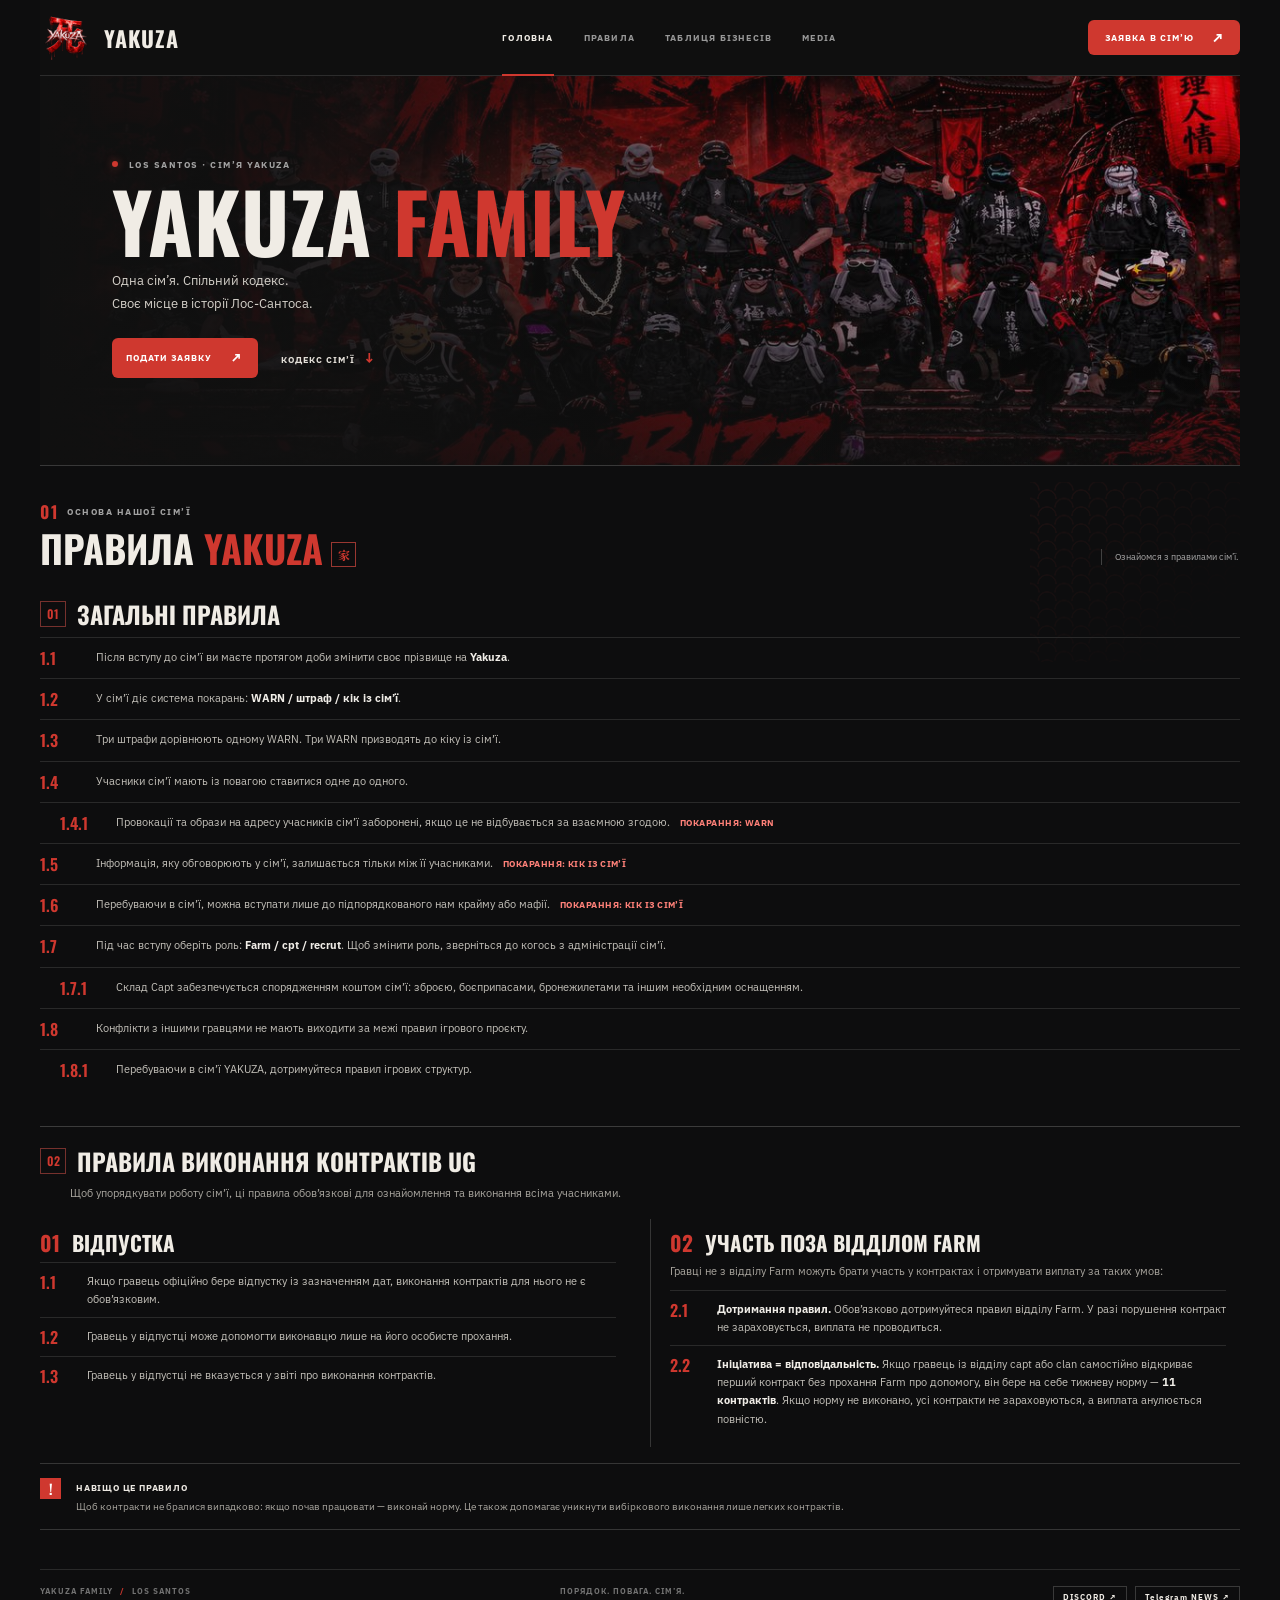
==== index.html @ 8ba22395 "Add files via upload" ====
<!doctype html>
<html lang="uk">
<head>
  <meta charset="UTF-8" />
  <meta name="viewport" content="width=device-width, initial-scale=1.0" />
  <meta name="theme-color" content="#111111" />
  <title>YAKUZA | Сім’я Los Santos</title>
  <link rel="preconnect" href="https://fonts.googleapis.com" />
  <link rel="preconnect" href="https://fonts.gstatic.com" crossorigin />
  <link href="https://fonts.googleapis.com/css2?family=IBM+Plex+Sans:wght@400;500;600;700&family=Noto+Serif+JP:wght@500;600;700&family=Oswald:wght@400;500;600;700&display=swap" rel="stylesheet" />
  <link rel="stylesheet" href="styles.css" />
</head>
<body>
  <div class="app-shell">
    <header class="topbar">
      <a class="brand" href="index.html#home" aria-label="Yakuza, головна"><img class="brand-logo" src="EE2156BC-09BC-4624-B251-CAFA8B431EBB.png" alt="Логотип Yakuza" /><span class="brand-copy"><strong>YAKUZA</strong></span></a>
      <nav class="top-nav" aria-label="Основна навігація"><a class="nav-link active" href="index.html#home">ГОЛОВНА</a><a class="nav-link" href="index.html#rules">ПРАВИЛА</a><a class="nav-link" href="таблиця%20бізнесів/index.html">ТАБЛИЦЯ БІЗНЕСІВ</a><a class="nav-link" href="media.html">MEDIA</a></nav>
      <a class="join-link" href="https://forms.gle/Cyki1FRzqXJRdKfe8" target="_blank" rel="noopener noreferrer"><span>ЗАЯВКА В СІМ’Ю</span><span class="join-arrow" aria-hidden="true">↗</span></a>
    </header>
    <main>
      <section class="hero-banner" id="home" aria-labelledby="hero-title">
        <div class="hero-content"><p class="eyebrow"><span class="live-dot"></span> LOS SANTOS · СІМ’Я YAKUZA</p><h1 id="hero-title">YAKUZA <span>FAMILY</span></h1><p class="hero-copy">Одна сім’я. Спільний кодекс.<br />Своє місце в історії Лос-Сантоса.</p><div class="hero-actions"><a class="hero-apply" href="https://forms.gle/Cyki1FRzqXJRdKfe8" target="_blank" rel="noopener noreferrer">ПОДАТИ ЗАЯВКУ <span>↗</span></a><a class="hero-rules-link" href="#rules">КОДЕКС СІМ’Ї <span>↓</span></a></div></div>
      </section>
      <section class="rules-section" id="rules" aria-labelledby="rules-title">
        <div class="rules-heading"><div><p class="eyebrow"><span class="heading-index">01</span> ОСНОВА НАШОЇ СІМ’Ї</p><h2 id="rules-title">ПРАВИЛА <span>YAKUZA</span><span class="rules-seal" lang="ja" aria-label="Сімейний знак">家</span></h2></div><p class="rules-note">Ознайомся з правилами сім’ї.</p></div>
        <section class="rules-block" aria-labelledby="general-rules-title">
          <header class="rules-block-heading"><span class="rules-index">01</span><h3 id="general-rules-title">ЗАГАЛЬНІ ПРАВИЛА</h3></header>
          <ol class="rule-list">
            <li class="rule-row"><span class="rule-id">1.1</span><p>Після вступу до сім’ї ви маєте протягом доби змінити своє прізвище на <strong>Yakuza</strong>.</p></li>
            <li class="rule-row"><span class="rule-id">1.2</span><p>У сім’ї діє система покарань: <strong>WARN / штраф / кік із сім’ї</strong>.</p></li>
            <li class="rule-row"><span class="rule-id">1.3</span><p>Три штрафи дорівнюють одному WARN. Три WARN призводять до кіку із сім’ї.</p></li>
            <li class="rule-row"><span class="rule-id">1.4</span><p>Учасники сім’ї мають із повагою ставитися одне до одного.</p></li>
            <li class="rule-row rule-nested"><span class="rule-id">1.4.1</span><p>Провокації та образи на адресу учасників сім’ї заборонені, якщо це не відбувається за взаємною згодою. <strong class="penalty">Покарання: WARN</strong></p></li>
            <li class="rule-row"><span class="rule-id">1.5</span><p>Інформація, яку обговорюють у сім’ї, залишається тільки між її учасниками. <strong class="penalty">Покарання: кік із сім’ї</strong></p></li>
            <li class="rule-row"><span class="rule-id">1.6</span><p>Перебуваючи в сім’ї, можна вступати лише до підпорядкованого нам крайму або мафії. <strong class="penalty">Покарання: кік із сім’ї</strong></p></li>
            <li class="rule-row"><span class="rule-id">1.7</span><p>Під час вступу оберіть роль: <strong>Farm / cpt / recrut</strong>. Щоб змінити роль, зверніться до когось з адміністрації сім’ї.</p></li>
            <li class="rule-row rule-nested"><span class="rule-id">1.7.1</span><p>Склад Capt забезпечується спорядженням коштом сім’ї: зброєю, боєприпасами, бронежилетами та іншим необхідним оснащенням.</p></li>
            <li class="rule-row"><span class="rule-id">1.8</span><p>Конфлікти з іншими гравцями не мають виходити за межі правил ігрового проєкту.</p></li>
            <li class="rule-row rule-nested"><span class="rule-id">1.8.1</span><p>Перебуваючи в сім’ї YAKUZA, дотримуйтеся правил ігрових структур.</p></li>
          </ol>
        </section>
        <section class="contract-section" aria-labelledby="contract-title">
          <header class="rules-block-heading"><span class="rules-index">02</span><h3 id="contract-title">ПРАВИЛА ВИКОНАННЯ КОНТРАКТІВ UG</h3></header>
          <p class="contract-intro">Щоб упорядкувати роботу сім’ї, ці правила обов’язкові для ознайомлення та виконання всіма учасниками.</p>
          <div class="contract-grid">
            <article class="contract-block"><h4><span>01</span> ВІДПУСТКА</h4><ol class="rule-list">
              <li class="rule-row"><span class="rule-id">1.1</span><p>Якщо гравець офіційно бере відпустку із зазначенням дат, виконання контрактів для нього не є обов’язковим.</p></li>
              <li class="rule-row"><span class="rule-id">1.2</span><p>Гравець у відпустці може допомогти виконавцю лише на його особисте прохання.</p></li>
              <li class="rule-row"><span class="rule-id">1.3</span><p>Гравець у відпустці не вказується у звіті про виконання контрактів.</p></li>
            </ol></article>
            <article class="contract-block"><h4><span>02</span> УЧАСТЬ ПОЗА ВІДДІЛОМ FARM</h4><p>Гравці не з відділу Farm можуть брати участь у контрактах і отримувати виплату за таких умов:</p><ol class="rule-list">
              <li class="rule-row"><span class="rule-id">2.1</span><p><strong>Дотримання правил.</strong> Обов’язково дотримуйтеся правил відділу Farm. У разі порушення контракт не зараховується, виплата не проводиться.</p></li>
              <li class="rule-row"><span class="rule-id">2.2</span><p><strong>Ініціатива = відповідальність.</strong> Якщо гравець із відділу capt або clan самостійно відкриває перший контракт без прохання Farm про допомогу, він бере на себе тижневу норму — <strong>11 контрактів</strong>. Якщо норму не виконано, усі контракти не зараховуються, а виплата анулюється повністю.</p></li>
            </ol></article>
          </div>
          <aside class="contract-note"><span class="note-mark">!</span><div><strong>НАВІЩО ЦЕ ПРАВИЛО</strong><p>Щоб контракти не бралися випадково: якщо почав працювати — виконай норму. Це також допомагає уникнути вибіркового виконання лише легких контрактів.</p></div></aside>
        </section>
      </section>
      <footer class="site-footer"><span>YAKUZA FAMILY <span class="footer-slash">/</span> LOS SANTOS</span><span>ПОРЯДОК. ПОВАГА. СІМ’Я.</span><span class="footer-socials"><a class="footer-discord" href="https://discord.gg/XWFjpaVDbg" target="_blank" rel="noopener noreferrer">DISCORD ↗</a><a class="footer-discord" href="https://t.me/+ybh6H1kkbE5hN2Qy" target="_blank" rel="noopener noreferrer">Telegram NEWS ↗</a></span></footer>
    </main>
  </div>
  <dialog class="business-dialog" id="business-dialog"><form id="business-form">
    <div class="dialog-top"><span class="eyebrow">РЕЄСТР / НОВИЙ ЗАПИС</span><button class="close-button" type="button" id="close-dialog" aria-label="Закрити">×</button></div>
    <h2 id="dialog-title">НОВИЙ БІЗНЕС</h2><label class="field-label" for="business-name">НАЗВА</label><input class="text-field" id="business-name" name="name" maxlength="48" placeholder="Наприклад, автосервіс" required />
    <label class="field-label">ВЛАСНИК</label><div class="owner-options"><label class="owner-option"><input type="radio" name="owner" value="yakuza" checked /><span class="owner-swatch owned"></span><span>YAKUZA</span></label><label class="owner-option"><input type="radio" name="owner" value="other" /><span class="owner-swatch other"></span><span>ІНШІ</span></label></div>
    <div class="dialog-actions"><button class="delete-button" id="delete-button" type="button" hidden>ВИДАЛИТИ</button><button class="save-button" type="submit">ЗБЕРЕГТИ <span>↗</span></button></div>
  </form></dialog>
  <div class="toast" id="toast" role="status" aria-live="polite"></div>
  <script src="nav.js"></script>
</body>
</html>
---- styles.css ----
:root {
  color-scheme: dark;
  --ink: #0d0d0e;
  --surface: #151515;
  --surface-raised: #1d1c1c;
  --line: #302d2c;
  --muted: #858585;
  --paper: #f0ece5;
  --red: #cf382f;
  --green: #9cdf79;
  --font-display: "Oswald", "Arial Narrow", sans-serif;
  --font-body: "IBM Plex Sans", "Segoe UI", sans-serif;
}
* { box-sizing: border-box; }
html { scroll-behavior: smooth; }
body { margin: 0; background: var(--ink); color: var(--paper); font-family: var(--font-body); font-size: 13px; }
button, input { font: inherit; }
button, a, label { -webkit-tap-highlight-color: transparent; }
button { color: inherit; }
a { color: inherit; text-decoration: none; }
@keyframes rise-in { from { opacity: 0; transform: translateY(14px); } to { opacity: 1; transform: translateY(0); } }
@keyframes seal-stamp { 0% { opacity: 0; transform: scale(.72) rotate(-8deg); } 72% { opacity: 1; transform: scale(1.08) rotate(2deg); } 100% { opacity: 1; transform: scale(1) rotate(0); } }
@keyframes rule-reveal { from { opacity: 0; transform: translateY(7px); } to { opacity: 1; transform: translateY(0); } }
.app-shell { width: min(1440px, 100% - 80px); margin: 0 auto; }
.topbar { position: sticky; z-index: 8; top: 0; height: 76px; border-bottom: 1px solid #2c2c2c; background: #101010f5; display: flex; align-items: center; justify-content: space-between; backdrop-filter: blur(14px); }
.brand { display: flex; align-items: center; gap: 12px; min-width: 210px; }
.brand-logo { display: block; width: 52px; height: 52px; flex: 0 0 auto; object-fit: contain; }
.brand-copy { display: flex; flex-direction: column; gap: 2px; }
.brand-copy strong { font-family: var(--font-display); font-size: 22px; line-height: 1; letter-spacing: 1px; }
.brand-copy small { color: var(--muted); font-size: 8px; font-weight: 700; letter-spacing: 1.5px; }
.top-nav { height: 100%; display: flex; align-items: center; gap: 30px; }
.nav-link { height: 100%; display: grid; place-items: center; position: relative; color: #989898; font-size: 9px; font-weight: 800; letter-spacing: 1.2px; transition: color .2s; }
.nav-link::after { content: ""; position: absolute; right: 0; bottom: -1px; left: 0; height: 2px; background: var(--red); transform: scaleX(0); transform-origin: left; transition: transform .22s ease; }
.nav-link:hover { color: var(--paper); }
.nav-link:hover::after { transform: scaleX(1); }
.nav-link.active { color: var(--paper); }
.nav-link.active::after { transform: scaleX(1); }
.join-link { display: flex; align-items: center; gap: 17px; padding: 12px 14px 12px 17px; border-radius: 6px; background: var(--red); color: #fff; font-size: 9px; font-weight: 800; letter-spacing: 1.05px; transition: background .2s, transform .2s; }
.join-link:hover { background: #ff6259; transform: translateY(-1px); }
.join-arrow { font-size: 15px; line-height: 9px; }
.hero-banner { position: relative; display: flex; align-items: center; min-height: 390px; overflow: hidden; border-bottom: 1px solid #383838; background-color: #1a1a1a; background-image: linear-gradient(90deg, #101010 0%, #101010e8 24%, #10101088 58%, #10101020 100%), linear-gradient(0deg, #101010b5 0%, transparent 47%), url("IMG_4726.jpg"); background-position: center, center, center 62%; background-size: cover; scroll-margin-top: 76px; }
.hero-content { position: relative; z-index: 1; max-width: 610px; padding: 50px 0 54px 6%; animation: rise-in .72s cubic-bezier(.2,.7,.2,1) .08s both; }
.hero-banner h1 { margin: 15px 0 13px; font-size: 82px; line-height: .86; }
.hero-banner h1 span { color: var(--red); }
.hero-copy { margin: 0; color: #d4d0c9; font-size: 13px; line-height: 1.8; }
.hero-actions { display: flex; align-items: center; gap: 23px; margin-top: 22px; }
.hero-apply { display: flex; align-items: center; gap: 18px; min-height: 40px; padding: 0 14px; border-radius: 6px; background: var(--red); color: white; font-size: 9px; font-weight: 800; letter-spacing: 1px; transition: background .18s, transform .18s, box-shadow .18s; }
.hero-apply:hover { background: #ff6259; }
.hero-apply:hover { transform: translateY(-2px); box-shadow: 0 7px 22px #d43a3240; }
.hero-apply span { font-size: 14px; }
.hero-rules-link { color: #e3dfd8; font-size: 9px; font-weight: 800; letter-spacing: 1px; }
.hero-rules-link span { margin-left: 5px; color: var(--red); font-size: 14px; }
.hero-stamp { position: absolute; right: 20px; bottom: 17px; display: flex; align-items: center; gap: 8px; color: #ffffffb5; font: 700 11px var(--font-display); letter-spacing: 2px; animation: rise-in .48s ease .42s both; }
.hero-stamp i { color: var(--red); font-style: normal; }
.hero-seal, .rules-seal { display: inline-grid; place-items: center; border: 1px solid #d34a40b5; color: #e45549; font-family: "Noto Serif JP", "Yu Mincho", serif; font-weight: 700; }
.hero-seal { width: 27px; height: 27px; font-size: 14px; letter-spacing: 0; animation: seal-stamp .52s cubic-bezier(.2,.8,.2,1) .48s both; }
.rules-section { padding: 33px 0 39px; scroll-margin-top: 86px; }
.rules-section { position: relative; isolation: isolate; }
.rules-section::before { content: ""; position: absolute; z-index: -1; top: 16px; right: 0; width: min(210px, 38vw); height: 180px; opacity: .32; pointer-events: none; background: radial-gradient(ellipse at 50% 100%, transparent 0 8px, #b13b3540 8.5px 9.5px, transparent 10px 17px) 0 0 / 34px 17px, radial-gradient(ellipse at 50% 100%, transparent 0 8px, #b13b3540 8.5px 9.5px, transparent 10px 17px) 17px 8.5px / 34px 17px; mask-image: linear-gradient(135deg, #000 10%, transparent 86%); }
.rules-heading { display: flex; align-items: end; justify-content: space-between; gap: 16px; padding-bottom: 18px; animation: rise-in .62s ease .18s both; }
.rules-heading .eyebrow { display: flex; align-items: center; gap: 8px; }
.rules-heading h2 { margin: 7px 0 0; font: 700 38px/.92 var(--font-display); }
.rules-heading h2 span { color: var(--red); }
.rules-note { margin: 0 2px 2px 0; padding-left: 13px; border-left: 1px solid #414141; color: #aaa; font-size: 9px; line-height: 1.8; }
.rules-block { padding-top: 16px; }
.rules-block-heading { display: flex; align-items: center; gap: 11px; margin: 0 0 10px; animation: rise-in .48s ease .24s both; }
.rules-index { display: grid; place-items: center; width: 26px; height: 26px; flex: 0 0 auto; border: 1px solid #76312d; color: var(--red); font: 600 12px/1 var(--font-display); }
.rules-seal { width: 25px; height: 25px; margin-left: 8px; vertical-align: 5px; font-size: 12px; animation: seal-stamp .48s cubic-bezier(.2,.8,.2,1) .42s both; }
.rules-block-heading h3 { margin: 0; font: 700 24px/1 var(--font-display); }
.rule-list { margin: 0; padding: 0; list-style: none; }
.rule-row { display: grid; grid-template-columns: 48px minmax(0, 1fr); gap: 8px; padding: 10px 0; border-top: 1px solid #292929; animation: rule-reveal .42s ease both; }
.rule-row:nth-child(1) { animation-delay: .08s; }
.rule-row:nth-child(2) { animation-delay: .12s; }
.rule-row:nth-child(3) { animation-delay: .16s; }
.rule-row:nth-child(4) { animation-delay: .20s; }
.rule-row:nth-child(5) { animation-delay: .24s; }
.rule-row:nth-child(6) { animation-delay: .28s; }
.rule-row:nth-child(7) { animation-delay: .32s; }
.rule-row:nth-child(8) { animation-delay: .36s; }
.rule-row:nth-child(9) { animation-delay: .40s; }
.rule-row:nth-child(10) { animation-delay: .44s; }
.rule-id { padding-top: 1px; color: var(--red); font: 600 16px/1.2 var(--font-display); }
.rule-row p { margin: 0; color: #c4c1ba; font-size: 11px; line-height: 1.65; }
.rule-row strong { color: #f0ede7; font-weight: 800; }
.rule-nested { padding-left: 20px; }
.rule-row .penalty { display: inline-block; margin-left: 7px; color: #ff8179; font-size: 9px; letter-spacing: .45px; text-transform: uppercase; }
.contract-section { margin-top: 36px; padding-top: 21px; border-top: 1px solid #3b3b3b; }
.contract-intro { max-width: 760px; margin: 0 0 16px 30px; color: #a9a69f; font-size: 11px; line-height: 1.7; }
.contract-grid { display: grid; grid-template-columns: 1fr 1fr; gap: 20px; }
.contract-block { padding: 13px 14px 10px 0; }
.contract-block + .contract-block { padding-left: 19px; border-left: 1px solid #353535; }
.contract-block h4 { margin: 0 0 9px; font: 700 21px/1 var(--font-display); }
.contract-block h4 span { margin-right: 7px; color: var(--red); }
.contract-block > p { margin: 0 0 10px; color: #aaa69f; font-size: 11px; line-height: 1.65; }
.contract-block .rule-row { grid-template-columns: 39px minmax(0, 1fr); padding: 9px 0; }
.contract-note { display: grid; grid-template-columns: 26px minmax(0, 1fr); gap: 10px; margin-top: 16px; padding: 14px 0; border-top: 1px solid #353535; border-bottom: 1px solid #353535; }
.note-mark { display: grid; place-items: center; width: 21px; height: 21px; background: var(--red); color: white; font: 700 14px var(--font-display); }
.contract-note strong { color: #ece8e2; font-size: 9px; letter-spacing: .8px; }
.contract-note p { margin: 4px 0 0; color: #a9a69f; font-size: 10px; line-height: 1.65; }
.final-word { display: grid; grid-template-columns: 30px minmax(0, 1fr); gap: 9px; margin-top: 20px; padding: 3px 0 3px 13px; border-left: 2px solid var(--red); }
.final-word h4 { margin: 0 0 6px; font: 700 20px/1 var(--font-display); }
.final-word p { max-width: 820px; margin: 0 0 6px; color: #c4c1ba; font-size: 11px; line-height: 1.7; }
.final-word strong { color: #ff8179; font-size: 10px; }
.eyebrow { margin: 0; color: #a3a3a3; font-size: 9px; font-weight: 800; letter-spacing: 1.5px; }
.live-dot { display: inline-block; width: 6px; height: 6px; margin: 0 7px 1px 0; border-radius: 50%; background: var(--red); box-shadow: 0 0 9px #f0443b88; }
h1 { margin: 8px 0 0; font: 700 48px/.9 var(--font-display); letter-spacing: .4px; }
h1 span { color: var(--red); }
.workspace { display: grid; grid-template-columns: minmax(0, 1fr) 300px; gap: 24px; align-items: stretch; }
.workspace { scroll-margin-top: 88px; }
.map-column { min-width: 0; }
.map-toolbar { min-height: 43px; display: flex; justify-content: space-between; align-items: center; gap: 12px; }
.map-heading { display: flex; align-items: center; gap: 10px; font-size: 10px; font-weight: 800; letter-spacing: 1px; }
.heading-index { color: var(--red); font-family: var(--font-display); font-size: 17px; }
.map-actions { display: flex; gap: 6px; align-items: center; }
.tool-button { display: flex; align-items: center; justify-content: center; gap: 6px; min-height: 31px; padding: 0 9px; border: 1px solid #353535; background: #181818; color: #c1c1c1; font-size: 9px; font-weight: 800; letter-spacing: .65px; cursor: pointer; transition: border-color .18s, color .18s; }
.tool-button:hover { border-color: var(--red); color: #fff; }
.tool-icon { color: var(--red); font-size: 15px; }
.map-frame { position: relative; overflow: hidden; border: 1px solid #383838; background: #111; }
.map-viewport { position: relative; min-height: 450px; height: min(68vw, 680px); max-height: calc(100vh - 250px); overflow: hidden; background: radial-gradient(ellipse at 50% 45%, #262626 0%, #111 75%); cursor: grab; touch-action: none; user-select: none; }
.map-viewport.zoomed { cursor: grab; }
.map-viewport.map-dragging { cursor: grabbing; }
.map-canvas { position: absolute; inset: 0; width: 100%; height: 100%; overflow: hidden; background: #202521; transform-origin: 0 0; will-change: transform; }
.map-image { position: absolute; inset: 0; width: 100%; height: 100%; object-fit: cover; object-position: center; opacity: .94; transition: opacity .2s; }
.map-image:not([src]), .map-image[src=""] { display: none; }
.map-image.broken { display: none; }
.map-markers { position: absolute; z-index: 2; inset: 0; pointer-events: none; }
.map-marker { position: absolute; display: grid; place-items: center; width: 22px; height: 22px; padding: 0; border: 0; background: transparent; transform: translate(-50%, -50%); pointer-events: auto; cursor: pointer; }
.marker-core { width: 11px; height: 11px; border: 2px solid #171717; border-radius: 50%; outline: 1px solid currentColor; background: var(--green); color: var(--green); box-shadow: 0 0 12px currentColor; transition: transform .16s; }
.marker-other .marker-core { background: var(--red); color: var(--red); }
.map-marker:hover, .map-marker:focus-visible { z-index: 4; }
.map-marker:hover .marker-core, .map-marker:focus-visible .marker-core { transform: scale(1.3); }
.marker-label { position: absolute; left: calc(100% + 3px); top: 50%; max-width: 150px; overflow: hidden; padding: 4px 6px; background: #111e; color: #f4f0e9; font-size: 8px; font-weight: 800; text-overflow: ellipsis; white-space: nowrap; opacity: 0; pointer-events: none; transform: translateY(-50%); transition: opacity .15s; }
.map-marker:hover .marker-label, .map-marker:focus-visible .marker-label { opacity: 1; }
.map-fallback { position: absolute; inset: 0; overflow: hidden; background: #202621; }
.fallback-grid { position: absolute; inset: 0; opacity: .2; background-image: linear-gradient(#69776a44 1px, transparent 1px), linear-gradient(90deg, #69776a44 1px, transparent 1px); background-size: 5.5% 5.5%; }
.fallback-roads { position: absolute; inset: 0; width: 100%; height: 100%; fill: none; stroke: #9ca38b; stroke-width: 5; opacity: .55; }
.fallback-roads .road-secondary { stroke-width: 2; opacity: .75; }
.region { position: absolute; z-index: 1; color: #e0dfd2a3; font-family: var(--font-display); font-size: clamp(12px, 2vw, 20px); font-weight: 700; letter-spacing: 2px; text-shadow: 0 1px 4px #101010; }
.region-city { left: 27%; top: 58%; color: #eadbb5; }
.region-desert { right: 10%; top: 35%; font-size: clamp(9px, 1.3vw, 13px); }
.region-north { left: 38%; top: 12%; font-size: clamp(10px, 1.5vw, 15px); }
.region-ocean { left: 3%; top: 45%; transform: rotate(-90deg); font-size: clamp(9px, 1.4vw, 14px); }
.map-caption, .map-coordinates { position: absolute; z-index: 3; display: flex; align-items: center; gap: 7px; padding: 7px 9px; background: #111d; color: #e7e4dd; font-size: 8px; font-weight: 800; letter-spacing: 1px; pointer-events: none; }
.map-caption { top: 12px; left: 12px; }
.map-caption-dot { width: 5px; height: 5px; border-radius: 50%; background: var(--red); }
.map-coordinates { right: 12px; bottom: 12px; color: #aaa; }
.map-zoom-controls { position: absolute; z-index: 5; top: 12px; right: 12px; display: flex; align-items: center; gap: 0; border: 1px solid #393939; background: #111e; }
.zoom-button { display: grid; place-items: center; width: 29px; height: 29px; border: 0; background: transparent; color: #e7e4dd; font-size: 17px; line-height: 1; cursor: pointer; }
.zoom-button:hover { background: #303030; color: #fff; }
.zoom-reset { border-left: 1px solid #393939; color: var(--red); font-size: 16px; }
#zoom-level { min-width: 42px; padding: 0 4px; color: #c9c6bf; font-size: 8px; font-weight: 800; text-align: center; }
.map-add-hint { position: absolute; z-index: 4; bottom: 11px; left: 50%; transform: translateX(-50%); display: flex; align-items: center; gap: 6px; padding: 8px 10px; border: 1px solid #f0443b80; background: #131313e8; color: #eee; font-size: 8px; font-weight: 800; letter-spacing: .7px; white-space: nowrap; cursor: pointer; }
.map-add-hint span { color: var(--red); font-size: 13px; }
.map-legend { display: flex; align-items: center; gap: 20px; min-height: 39px; color: #b2b2b2; font-size: 8px; font-weight: 800; letter-spacing: .8px; }
.map-legend > span { display: flex; align-items: center; gap: 7px; }
.legend-dot, .mini-dot { width: 7px; height: 7px; flex: 0 0 auto; border-radius: 50%; }
.owned { background: var(--green); }
.other { background: var(--red); }
.legend-note { margin-left: auto; color: #737373; font-weight: 500; letter-spacing: 0; }
.business-panel { min-height: 500px; display: flex; flex-direction: column; border: 1px solid #303030; background: #171717; }
.panel-topline { display: flex; justify-content: space-between; align-items: center; padding: 15px 15px 0; color: #949494; font-size: 8px; font-weight: 800; letter-spacing: 1px; }
.record-count { color: var(--red); font-family: var(--font-display); font-size: 15px; }
.panel-title-row { display: flex; align-items: center; justify-content: space-between; padding: 3px 14px 13px; border-bottom: 1px solid #2e2e2e; }
.panel-title-row h2 { margin: 0; font: 700 27px/.95 var(--font-display); }
.add-button { width: 29px; height: 29px; border: 1px solid #484848; background: transparent; color: var(--red); font-size: 21px; cursor: pointer; transition: background .2s, color .2s; }
.add-button:hover { background: var(--red); color: white; }
.search-box { display: flex; align-items: center; gap: 8px; margin: 12px 12px 0; padding: 0 9px; height: 34px; border: 1px solid #333; color: #858585; }
.search-box > span { font-size: 19px; }
.search-box input { width: 100%; border: 0; outline: 0; background: transparent; color: var(--paper); font-size: 10px; }
.search-box input::placeholder { color: #737373; }
.filter-tabs { display: flex; gap: 3px; padding: 12px 12px 9px; border-bottom: 1px solid #303030; }
.filter-tab { display: flex; align-items: center; gap: 5px; padding: 6px 7px; border: 0; background: transparent; color: #888; font-size: 8px; font-weight: 800; letter-spacing: .55px; cursor: pointer; }
.filter-tab.selected { background: #292929; color: #f4f0e9; }
.filter-tab span { color: #9e9e9e; font-size: 8px; }
.business-list { flex: 1; overflow: auto; max-height: 430px; }
.business-row { display: grid; grid-template-columns: 8px minmax(0, 1fr) auto 20px; align-items: center; gap: 9px; min-height: 53px; padding: 8px 11px; border-bottom: 1px solid #292929; cursor: pointer; transition: background .15s; }
.business-row:hover { background: #222; }
.business-row .legend-dot { width: 6px; height: 6px; box-shadow: 0 0 9px currentColor; }
.business-name { overflow: hidden; color: #e2dfd9; font-size: 10px; font-weight: 700; text-overflow: ellipsis; white-space: nowrap; }
.business-owner { color: #888; font-size: 7px; font-weight: 800; letter-spacing: .4px; white-space: nowrap; }
.business-owner.owner-yakuza { color: var(--green); }
.business-owner.owner-other { color: #ff726b; }
.row-edit { display: grid; place-items: center; width: 21px; height: 23px; border: 0; background: transparent; color: #818181; font-size: 13px; cursor: pointer; }
.row-edit:hover { color: white; }
.empty-list { padding: 22px 14px; color: #808080; font-size: 10px; line-height: 1.6; }
.panel-footer { display: flex; align-items: center; gap: 7px; min-height: 33px; padding: 0 12px; border-top: 1px solid #303030; color: #777; font-size: 7px; font-weight: 700; letter-spacing: .65px; }
.sync-mark { width: 5px; height: 5px; border-radius: 50%; background: var(--green); }
.site-footer { display: flex; justify-content: space-between; gap: 12px; padding: 16px 0 20px; border-top: 1px solid #292929; color: #737373; font-size: 8px; font-weight: 700; letter-spacing: 1px; }
.footer-socials { display: flex; align-items: center; gap: 8px; }
.footer-discord { align-self: flex-start; padding: 5px 9px; border: 1px solid #393939; color: var(--paper); text-decoration: none; transition: border-color .16s, background .16s; }
.footer-discord:hover { border-color: var(--red); background: #1b1b1b; }
.footer-slash { padding: 0 4px; color: var(--red); }
.business-dialog { width: min(400px, calc(100% - 32px)); padding: 0; border: 1px solid #444; background: #171717; color: var(--paper); box-shadow: 0 24px 100px #000b; }
.business-dialog::backdrop { background: #000b; backdrop-filter: blur(3px); }
.business-dialog form { padding: 22px; }
.dialog-top { display: flex; align-items: center; justify-content: space-between; }
.close-button { width: 28px; height: 28px; border: 1px solid #393939; background: transparent; color: #ccc; font-size: 19px; cursor: pointer; }
.business-dialog h2 { margin: 10px 0 21px; font: 700 31px/.95 var(--font-display); }
.field-label { display: block; margin: 15px 0 7px; color: #aaa; font-size: 8px; font-weight: 800; letter-spacing: 1px; }
.text-field { width: 100%; height: 40px; padding: 0 11px; border: 1px solid #3b3b3b; outline: none; background: #111; color: var(--paper); font-size: 11px; }
.text-field:focus { border-color: var(--red); }
.owner-options { display: flex; gap: 8px; }
.owner-option { display: flex; flex: 1; align-items: center; gap: 8px; min-height: 40px; padding: 0 10px; border: 1px solid #393939; color: #ccc; font-size: 9px; font-weight: 800; letter-spacing: .5px; cursor: pointer; }
.owner-option:has(input:checked) { border-color: #666; background: #222; }
.owner-option input { accent-color: var(--red); }
.owner-swatch { width: 7px; height: 7px; border-radius: 50%; }
.dialog-actions { display: flex; justify-content: flex-end; gap: 8px; margin-top: 24px; }
.save-button, .delete-button { min-height: 37px; padding: 0 14px; border: 1px solid transparent; background: var(--red); color: white; font-size: 9px; font-weight: 800; letter-spacing: .8px; cursor: pointer; }
.save-button span { margin-left: 10px; font-size: 13px; }
.delete-button { margin-right: auto; border-color: #5a3533; background: transparent; color: #ff8179; }
.toast { position: fixed; z-index: 10; right: 22px; bottom: 22px; max-width: calc(100% - 44px); padding: 11px 14px; border: 1px solid #444; background: #202020; color: #eee; font-size: 10px; opacity: 0; transform: translateY(8px); pointer-events: none; transition: opacity .2s, transform .2s; }
.toast.visible { opacity: 1; transform: translateY(0); }
.media-page { padding: 34px 0 50px; }
.media-heading { display: flex; align-items: end; justify-content: space-between; gap: 20px; padding: 6px 0 24px; }
.media-heading h1 { margin-top: 9px; font-size: 46px; }
.media-heading h1 span { color: var(--red); }
.media-subtitle { margin: 8px 0 0; color: #aaa; font-size: 11px; }
.media-count { margin: 0 0 4px; color: #aaa; font-size: 9px; font-weight: 800; letter-spacing: 1px; }
.media-link-form { display: grid; grid-template-columns: minmax(0, 1fr) auto auto; gap: 8px; padding: 12px; border: 1px solid #353535; background: #171717; }
.media-url-field { display: flex; align-items: center; gap: 9px; min-width: 0; height: 39px; padding: 0 10px; border: 1px solid #383838; color: var(--red); }
.media-url-field input { width: 100%; min-width: 0; border: 0; outline: 0; background: transparent; color: var(--paper); font-size: 10px; }
.media-url-field input::placeholder { color: #777; }
.media-kind-field { display: flex; align-items: center; gap: 7px; padding: 0 9px; border: 1px solid #383838; color: #999; font-size: 8px; font-weight: 800; letter-spacing: .7px; }
.media-kind-field select { border: 0; outline: 0; background: #171717; color: #eee; font-size: 9px; font-weight: 800; }
.media-add-link { display: flex; align-items: center; justify-content: center; gap: 12px; min-height: 39px; padding: 0 13px; border: 0; border-radius: 6px; background: var(--red); color: white; font-size: 9px; font-weight: 800; letter-spacing: .6px; cursor: pointer; }
.media-add-link:hover { background: #ff6259; }
.media-add-link span { font-size: 15px; }
.media-link-hint { margin: 7px 0 0; color: #85817d; font-size: 9px; }
.media-library { padding-top: 21px; }
.media-toolbar { display: flex; align-items: center; justify-content: space-between; gap: 12px; padding-bottom: 14px; }
.media-search { display: flex; align-items: center; gap: 8px; width: min(350px, 100%); height: 35px; padding: 0 9px; border: 1px solid #353535; color: #888; }
.media-search span { font-size: 18px; }
.media-search input { width: 100%; border: 0; outline: 0; background: transparent; color: var(--paper); font-size: 10px; }
.media-search input::placeholder { color: #777; }
.media-filters { display: flex; gap: 3px; }
.media-filter { min-height: 30px; padding: 0 9px; border: 1px solid transparent; background: transparent; color: #888; font-size: 8px; font-weight: 800; letter-spacing: .7px; cursor: pointer; }
.media-filter.active { border-color: #414141; background: #222; color: #eee; }
.media-grid { display: grid; grid-template-columns: repeat(3, minmax(0, 1fr)); gap: 13px; }
.media-card { min-width: 0; overflow: hidden; border: 1px solid #303030; background: #171717; transition: transform .2s ease, border-color .2s ease; }
.media-card:hover { transform: translateY(-3px); border-color: #69403d; }
.media-preview { display: grid; place-items: center; aspect-ratio: 16 / 10; overflow: hidden; background: #0a0a0a; }
.media-preview img, .media-preview video { display: block; width: 100%; height: 100%; object-fit: contain; }
.media-video-link { position: relative; display: grid; place-items: center; width: 100%; height: 100%; background: #111; color: #f4f0e9; text-decoration: none; }
.media-video-link img { opacity: .85; object-fit: cover; transition: opacity .2s ease; }
.media-play-icon { position: absolute; display: grid; place-items: center; width: 43px; height: 31px; border-radius: 5px; background: var(--red); color: white; font-size: 14px; }
.media-video-link:hover img { opacity: 1; }
.media-video-external { color: #eee; font-size: 10px; font-weight: 800; letter-spacing: .8px; }
.media-details { display: flex; flex-direction: column; gap: 5px; min-width: 0; padding: 10px 11px 7px; }
.media-name { overflow: hidden; color: #e5e1dc; font-size: 10px; text-overflow: ellipsis; white-space: nowrap; }
.media-meta { color: #888; font-size: 8px; font-weight: 700; letter-spacing: .4px; }
.media-actions { display: flex; justify-content: flex-end; gap: 5px; padding: 0 9px 9px; }
.media-icon-button { display: grid; place-items: center; width: 28px; height: 27px; border: 1px solid #3a3a3a; background: transparent; color: #ccc; font-size: 15px; text-decoration: none; cursor: pointer; transition: border-color .18s, color .18s, transform .18s; }
.media-icon-button:hover { border-color: var(--red); color: white; }
.media-icon-button:hover { transform: translateY(-1px); }
.media-delete { color: #ff8078; }
.media-empty { display: flex; flex-direction: column; align-items: center; justify-content: center; min-height: 190px; border-top: 1px solid #292929; border-bottom: 1px solid #292929; color: #8f8b87; text-align: center; }
.media-empty[hidden] { display: none; }
.media-empty .empty-mark { margin-bottom: 5px; color: var(--red); font: 400 26px var(--font-display); }
.media-empty strong { color: #e1ddd7; font: 600 17px var(--font-display); }
.media-empty > span:last-child { margin-top: 5px; font-size: 10px; }
.media-storage-note { display: flex; align-items: center; gap: 7px; margin: 14px 0 0; color: #777; font-size: 7px; font-weight: 700; letter-spacing: .65px; }
.media-header-actions { display: flex; align-items: center; gap: 8px; }
.media-login-button { min-height: 36px; padding: 0 12px; border: 1px solid #404040; background: transparent; color: #e4e0da; font-size: 9px; font-weight: 800; letter-spacing: .8px; cursor: pointer; }
.media-login-button:hover { border-color: var(--red); color: white; }
.media-access-note { margin: 6px 0 0; color: #aaa; font-size: 9px; }
.media-login-error { margin: 0; color: #ff6b63; font-size: 11px; }
@media (min-width: 1441px) { .map-viewport { height: min(48vw, 680px); } }
@media (max-width: 920px) {
  .app-shell { width: calc(100% - 40px); }
  .workspace { grid-template-columns: minmax(0, 1fr) 265px; gap: 15px; }
  .map-viewport { min-height: 390px; height: min(65vw, 590px); }
  .business-row { grid-template-columns: 7px minmax(0, 1fr) 19px; }
  .business-owner { display: none; }
}
@media (max-width: 680px) {
  .app-shell { width: calc(100% - 28px); }
  .topbar { height: auto; min-height: 64px; padding-top: 8px; flex-wrap: wrap; }
  .brand { min-width: auto; gap: 9px; }
  .brand-logo { width: 42px; height: 42px; }
  .brand-copy strong { font-size: 19px; }
  .brand-copy small { font-size: 7px; }
  .top-nav { order: 3; width: 100%; height: 35px; justify-content: space-between; gap: 8px; }
  .nav-link { font-size: 8px; letter-spacing: .7px; }
  .join-link { gap: 9px; padding: 11px 10px; font-size: 8px; }
  .media-header-actions { gap: 5px; }
  .media-login-button { min-height: 32px; padding: 0 8px; font-size: 8px; }
  .hero-banner { min-height: 340px; background-position: center, center, 57% 62%; scroll-margin-top: 101px; }
  .hero-content { padding: 38px 15px 42px 20px; }
  .hero-banner h1 { font-size: 56px; }
  .hero-copy { font-size: 11px; }
  .hero-actions { gap: 16px; margin-top: 19px; }
  .hero-apply { min-height: 37px; padding: 0 11px; font-size: 8px; }
  .hero-rules-link { font-size: 8px; }
  .rules-section { padding: 26px 0 30px; scroll-margin-top: 105px; }
  .rules-heading { padding-bottom: 14px; }
  .rules-heading h2 { font-size: 33px; }
  .rules-note { font-size: 8px; }
  .rules-block { padding-top: 13px; }
  .rules-block-heading { gap: 8px; }
  .rules-block-heading h3 { font-size: 21px; }
  .rule-row { grid-template-columns: 41px minmax(0, 1fr); gap: 6px; padding: 9px 0; }
  .rule-row p { font-size: 10px; }
  .rule-nested { padding-left: 12px; }
  .rule-row .penalty { margin-left: 0; }
  .contract-section { margin-top: 27px; padding-top: 17px; }
  .contract-grid { grid-template-columns: 1fr; gap: 8px; }
  .contract-block { padding: 10px 0; }
  .contract-block + .contract-block { padding: 17px 0 10px; border-top: 1px solid #353535; border-left: 0; }
  .contract-block .rule-row { grid-template-columns: 36px minmax(0, 1fr); }
  .contract-intro { margin-left: 0; }
  .contract-note { margin-top: 10px; }
  .final-word { margin-top: 16px; }
  .workspace { grid-template-columns: minmax(0, 1fr); gap: 13px; }
  .map-toolbar { min-height: 39px; }
  .map-actions { gap: 4px; }
  .tool-button { min-height: 29px; padding: 0 7px; }
  .upload-label { display: none; }
  .map-viewport { min-height: 0; height: auto; aspect-ratio: 1; max-height: none; }
  .map-canvas { width: 100%; height: 100%; }
  .map-zoom-controls { top: 8px; right: 8px; }
  .zoom-button { width: 27px; height: 27px; }
  .map-add-hint { left: 8px; bottom: 8px; padding: 7px; font-size: 7px; transform: none; }
  .map-coordinates { right: 8px; bottom: 8px; gap: 4px; padding: 6px 7px; font-size: 7px; }
  .map-legend { gap: 12px; min-height: 34px; font-size: 7px; }
  .legend-note { display: none !important; }
  .business-panel { min-height: 260px; }
  .business-list { max-height: 290px; }
  .business-row { grid-template-columns: 8px minmax(0, 1fr) auto 20px; }
  .business-owner { display: block; }
  .site-footer { font-size: 7px; }
  .media-page { padding-top: 26px; }
  .media-heading h1 { font-size: 39px; }
  .media-toolbar { align-items: flex-start; flex-direction: column; }
  .media-link-form { grid-template-columns: minmax(0, 1fr) auto; }
  .media-url-field { grid-column: 1 / -1; }
  .media-add-link { min-width: 155px; }
  .media-search { width: 100%; }
  .media-grid { grid-template-columns: repeat(2, minmax(0, 1fr)); gap: 8px; }
  .media-details { padding: 8px 8px 6px; }
  .media-actions { padding: 0 7px 7px; }
}
@media (max-width: 390px) {
  .app-shell { width: calc(100% - 22px); }
  .hero-banner h1 { font-size: 51px; }
  .rules-heading h2 { font-size: 30px; }
  .rules-note { padding-left: 8px; }
  .rules-heading h2 { font-size: 28px; }
  .rules-note { max-width: 135px; font-size: 7px; }
  .rules-index { font-size: 17px; }
  .rules-block-heading h3 { font-size: 19px; }
  .map-heading { font-size: 9px; }
  .map-legend { gap: 8px; letter-spacing: .3px; }
  .business-owner { font-size: 6px; }
  .filter-tab { padding: 6px 5px; font-size: 7px; }
  .media-grid { grid-template-columns: minmax(0, 1fr); }
}
@media (prefers-reduced-motion: reduce) { *, *::before, *::after { scroll-behavior: auto !important; transition-duration: .01ms !important; animation-duration: .01ms !important; } }
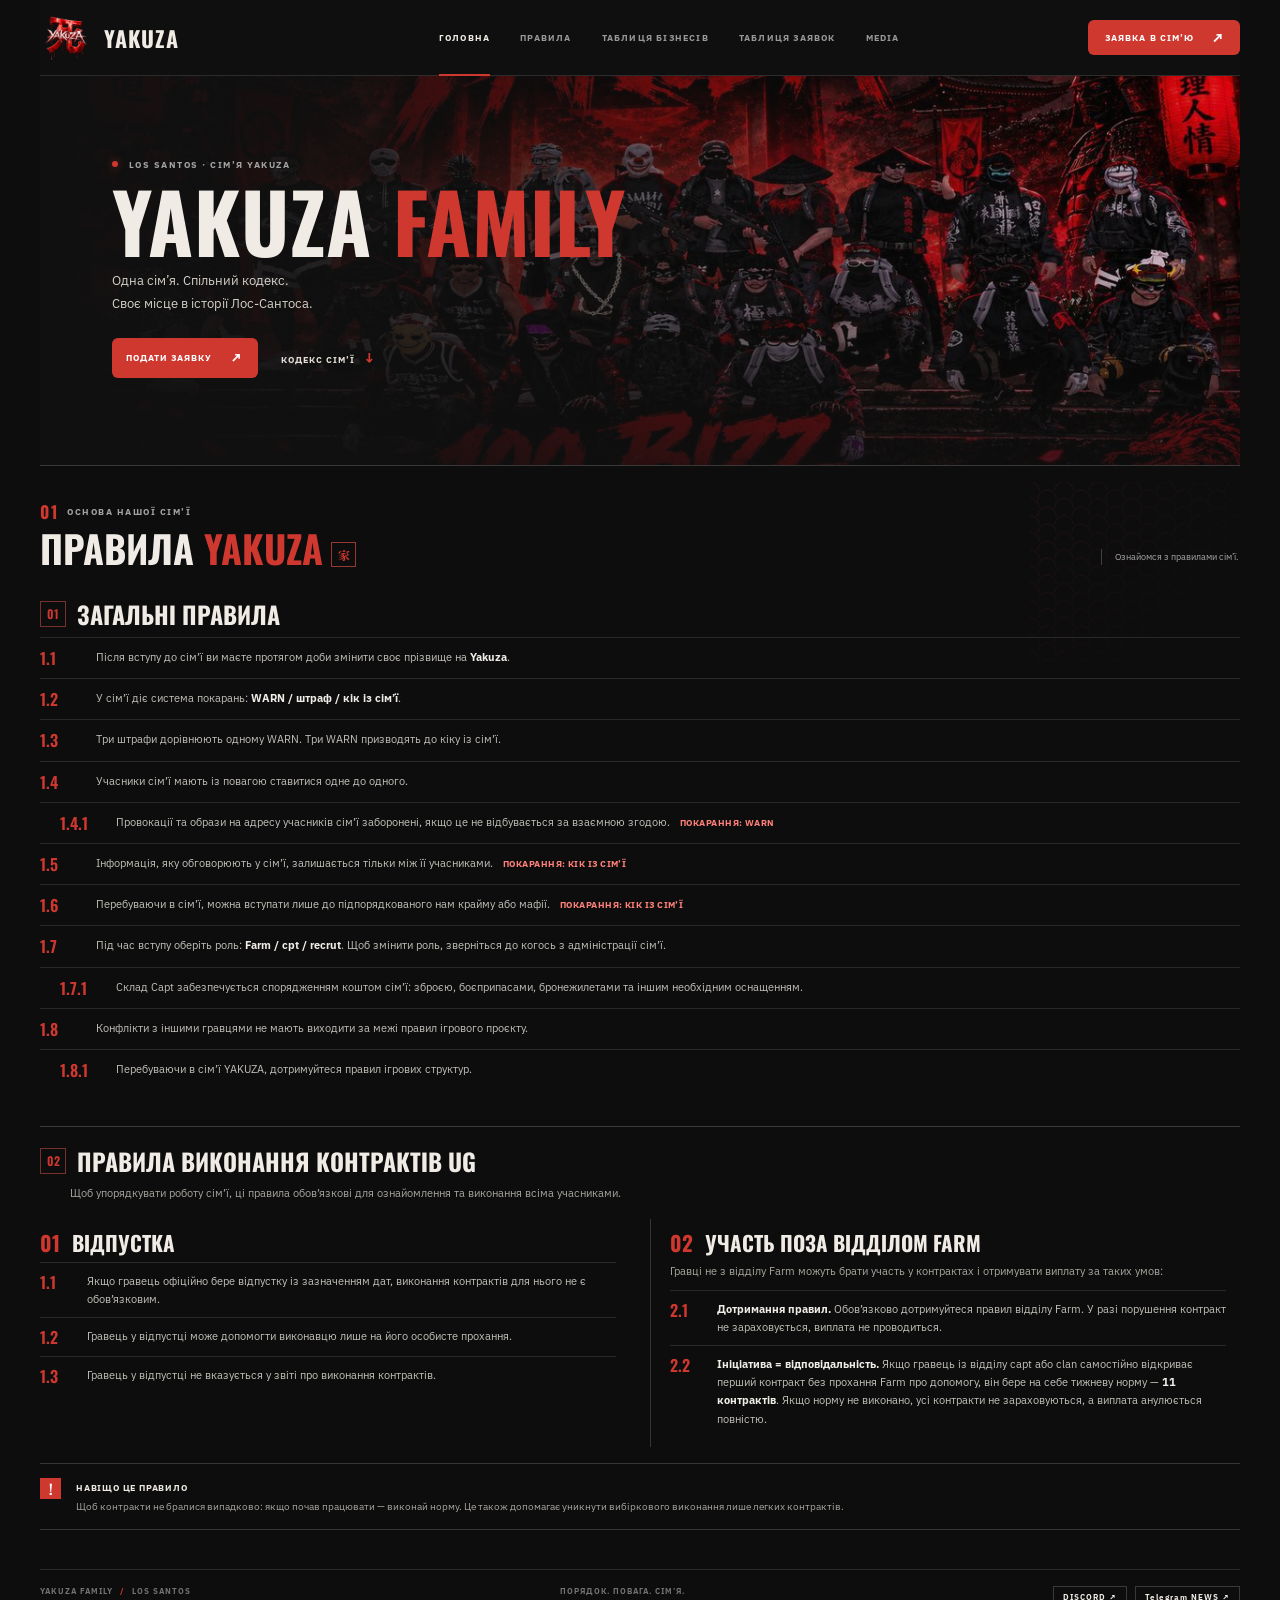
==== commit 04b79863: "Add files via upload" ====
--- a/index.html
+++ b/index.html
@@ -4,7 +4,8 @@
   <meta charset="UTF-8" />
   <meta name="viewport" content="width=device-width, initial-scale=1.0" />
   <meta name="theme-color" content="#111111" />
-  <title>YAKUZA | Сім’я Los Santos</title>
+  <title>YAKUZA</title>
+  <link rel="icon" type="image/png" href="EE2156BC-09BC-4624-B251-CAFA8B431EBB.png?v=2" />
   <link rel="preconnect" href="https://fonts.googleapis.com" />
   <link rel="preconnect" href="https://fonts.gstatic.com" crossorigin />
   <link href="https://fonts.googleapis.com/css2?family=IBM+Plex+Sans:wght@400;500;600;700&family=Noto+Serif+JP:wght@500;600;700&family=Oswald:wght@400;500;600;700&display=swap" rel="stylesheet" />
@@ -14,12 +15,12 @@
   <div class="app-shell">
     <header class="topbar">
       <a class="brand" href="index.html#home" aria-label="Yakuza, головна"><img class="brand-logo" src="EE2156BC-09BC-4624-B251-CAFA8B431EBB.png" alt="Логотип Yakuza" /><span class="brand-copy"><strong>YAKUZA</strong></span></a>
-      <nav class="top-nav" aria-label="Основна навігація"><a class="nav-link active" href="index.html#home">ГОЛОВНА</a><a class="nav-link" href="index.html#rules">ПРАВИЛА</a><a class="nav-link" href="таблиця%20бізнесів/index.html">ТАБЛИЦЯ БІЗНЕСІВ</a><a class="nav-link" href="media.html">MEDIA</a></nav>
-      <a class="join-link" href="https://forms.gle/Cyki1FRzqXJRdKfe8" target="_blank" rel="noopener noreferrer"><span>ЗАЯВКА В СІМ’Ю</span><span class="join-arrow" aria-hidden="true">↗</span></a>
+      <nav class="top-nav" aria-label="Основна навігація"><a class="nav-link active" href="index.html#home">ГОЛОВНА</a><a class="nav-link" href="index.html#rules">ПРАВИЛА</a><a class="nav-link" href="таблиця%20бізнесів/index.html">ТАБЛИЦЯ БІЗНЕСІВ</a><a class="nav-link" href="заявка%20в%20Yakuza/applications.html">ТАБЛИЦЯ ЗАЯВОК</a><a class="nav-link" href="media.html">MEDIA</a></nav>
+      <a class="join-link" href="заявка%20в%20Yakuza/index.html"><span>ЗАЯВКА В СІМ’Ю</span><span class="join-arrow" aria-hidden="true">↗</span></a>
     </header>
     <main>
       <section class="hero-banner" id="home" aria-labelledby="hero-title">
-        <div class="hero-content"><p class="eyebrow"><span class="live-dot"></span> LOS SANTOS · СІМ’Я YAKUZA</p><h1 id="hero-title">YAKUZA <span>FAMILY</span></h1><p class="hero-copy">Одна сім’я. Спільний кодекс.<br />Своє місце в історії Лос-Сантоса.</p><div class="hero-actions"><a class="hero-apply" href="https://forms.gle/Cyki1FRzqXJRdKfe8" target="_blank" rel="noopener noreferrer">ПОДАТИ ЗАЯВКУ <span>↗</span></a><a class="hero-rules-link" href="#rules">КОДЕКС СІМ’Ї <span>↓</span></a></div></div>
+        <div class="hero-content"><p class="eyebrow"><span class="live-dot"></span> LOS SANTOS · СІМ’Я YAKUZA</p><h1 id="hero-title">YAKUZA <span>FAMILY</span></h1><p class="hero-copy">Одна сім’я. Спільний кодекс.<br />Своє місце в історії Лос-Сантоса.</p><div class="hero-actions"><a class="hero-apply" href="заявка%20в%20Yakuza/index.html">ПОДАТИ ЗАЯВКУ <span>↗</span></a><a class="hero-rules-link" href="#rules">КОДЕКС СІМ’Ї <span>↓</span></a></div></div>
       </section>
       <section class="rules-section" id="rules" aria-labelledby="rules-title">
         <div class="rules-heading"><div><p class="eyebrow"><span class="heading-index">01</span> ОСНОВА НАШОЇ СІМ’Ї</p><h2 id="rules-title">ПРАВИЛА <span>YAKUZA</span><span class="rules-seal" lang="ja" aria-label="Сімейний знак">家</span></h2></div><p class="rules-note">Ознайомся з правилами сім’ї.</p></div>
--- a/styles.css
+++ b/styles.css
@@ -28,6 +28,9 @@
 .brand-copy { display: flex; flex-direction: column; gap: 2px; }
 .brand-copy strong { font-family: var(--font-display); font-size: 22px; line-height: 1; letter-spacing: 1px; }
 .brand-copy small { color: var(--muted); font-size: 8px; font-weight: 700; letter-spacing: 1.5px; }
+.applications-link { margin-left: auto; padding: 10px 12px; border: 1px solid #47403e; color: #e3dfd8; font-size: 9px; font-weight: 800; letter-spacing: .7px; white-space: nowrap; }
+.applications-link:hover { border-color: var(--red); color: white; }
+.applications-link span { margin-left: 6px; color: var(--red); }
 .top-nav { height: 100%; display: flex; align-items: center; gap: 30px; }
 .nav-link { height: 100%; display: grid; place-items: center; position: relative; color: #989898; font-size: 9px; font-weight: 800; letter-spacing: 1.2px; transition: color .2s; }
 .nav-link::after { content: ""; position: absolute; right: 0; bottom: -1px; left: 0; height: 2px; background: var(--red); transform: scaleX(0); transform-origin: left; transition: transform .22s ease; }
@@ -264,6 +267,7 @@
 .media-login-button:hover { border-color: var(--red); color: white; }
 .media-access-note { margin: 6px 0 0; color: #aaa; font-size: 9px; }
 .media-login-error { margin: 0; color: #ff6b63; font-size: 11px; }
+.media-login-error:not([hidden]) + .media-login-error { margin-top: 8px; color: #aaa; }
 @media (min-width: 1441px) { .map-viewport { height: min(48vw, 680px); } }
 @media (max-width: 920px) {
   .app-shell { width: calc(100% - 40px); }
@@ -279,9 +283,10 @@
   .brand-logo { width: 42px; height: 42px; }
   .brand-copy strong { font-size: 19px; }
   .brand-copy small { font-size: 7px; }
-  .top-nav { order: 3; width: 100%; height: 35px; justify-content: space-between; gap: 8px; }
-  .nav-link { font-size: 8px; letter-spacing: .7px; }
+  .top-nav { order: 3; width: 100%; height: 35px; justify-content: flex-start; gap: 14px; overflow-x: auto; }
+  .nav-link { flex: 0 0 auto; font-size: 8px; letter-spacing: .7px; white-space: nowrap; }
   .join-link { gap: 9px; padding: 11px 10px; font-size: 8px; }
+  .applications-link { padding: 8px 7px; font-size: 7px; letter-spacing: .2px; }
   .media-header-actions { gap: 5px; }
   .media-login-button { min-height: 32px; padding: 0 8px; font-size: 8px; }
   .hero-banner { min-height: 340px; background-position: center, center, 57% 62%; scroll-margin-top: 101px; }
